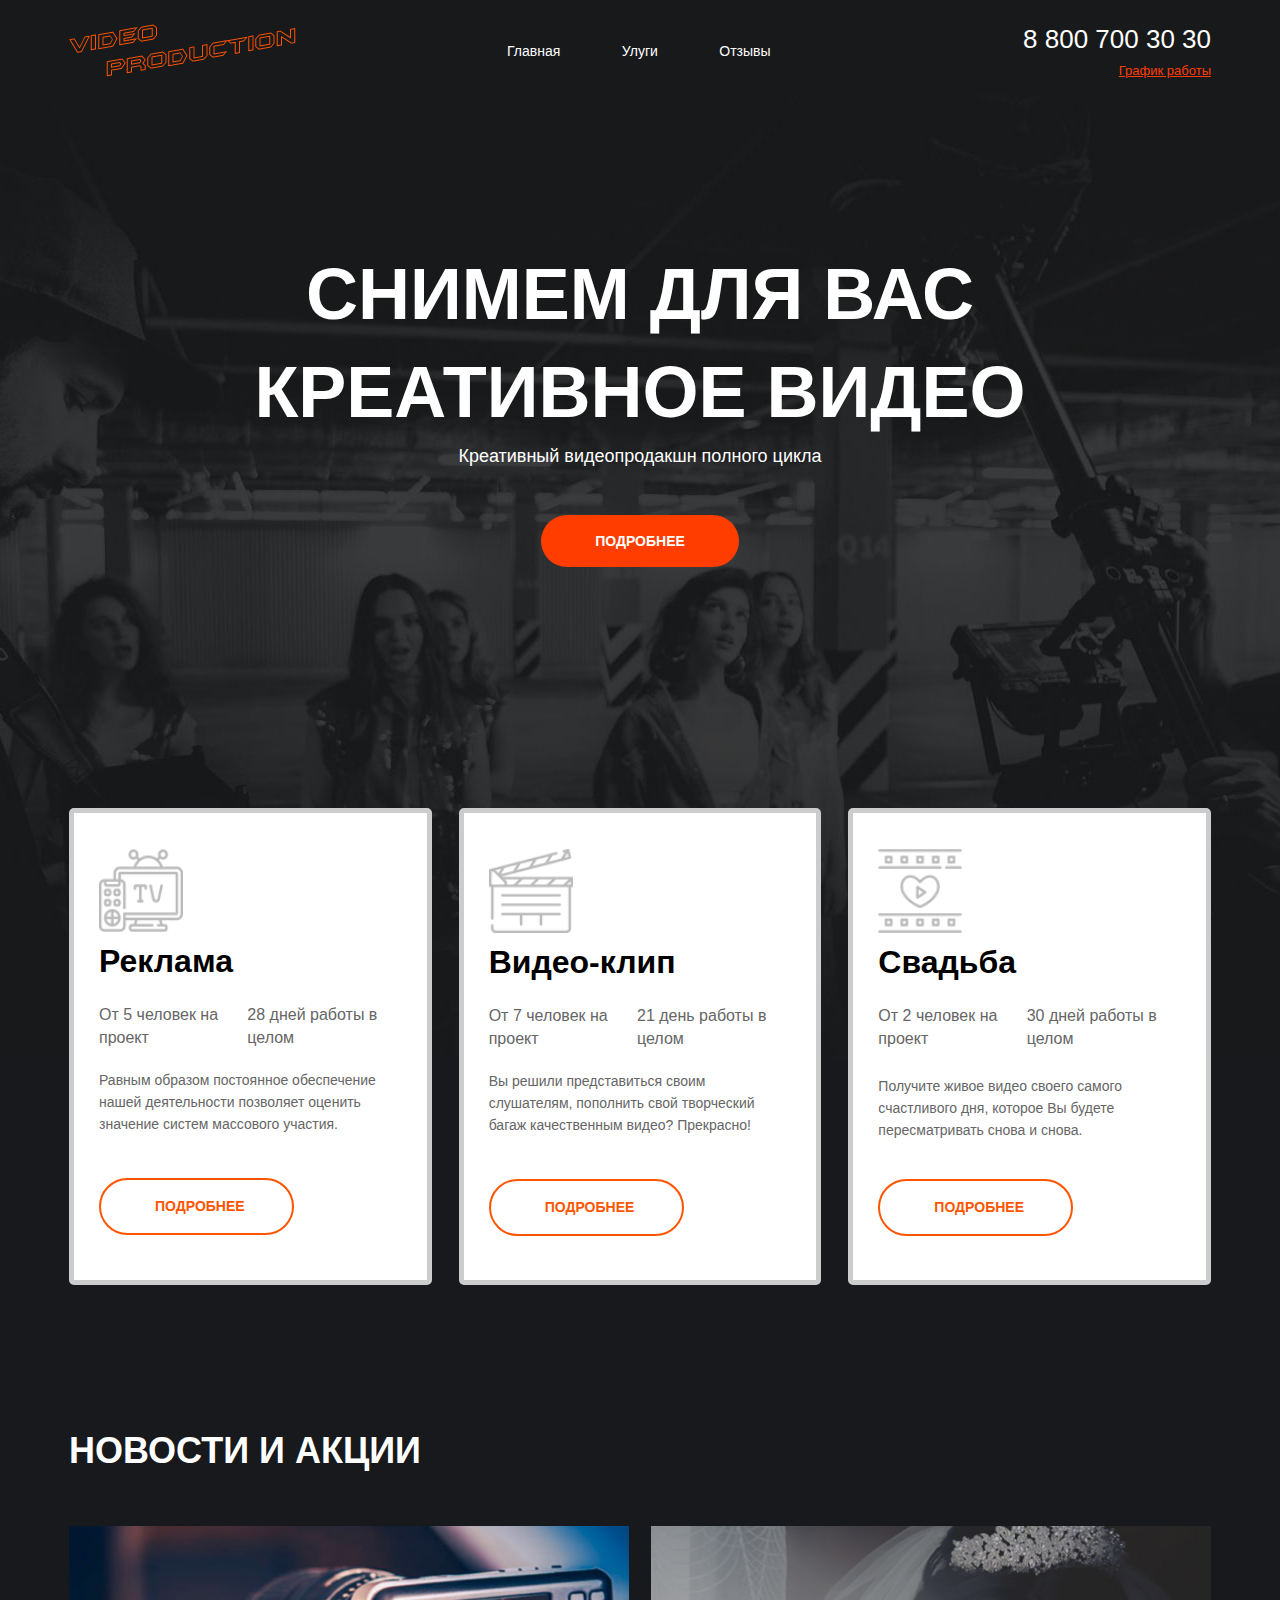
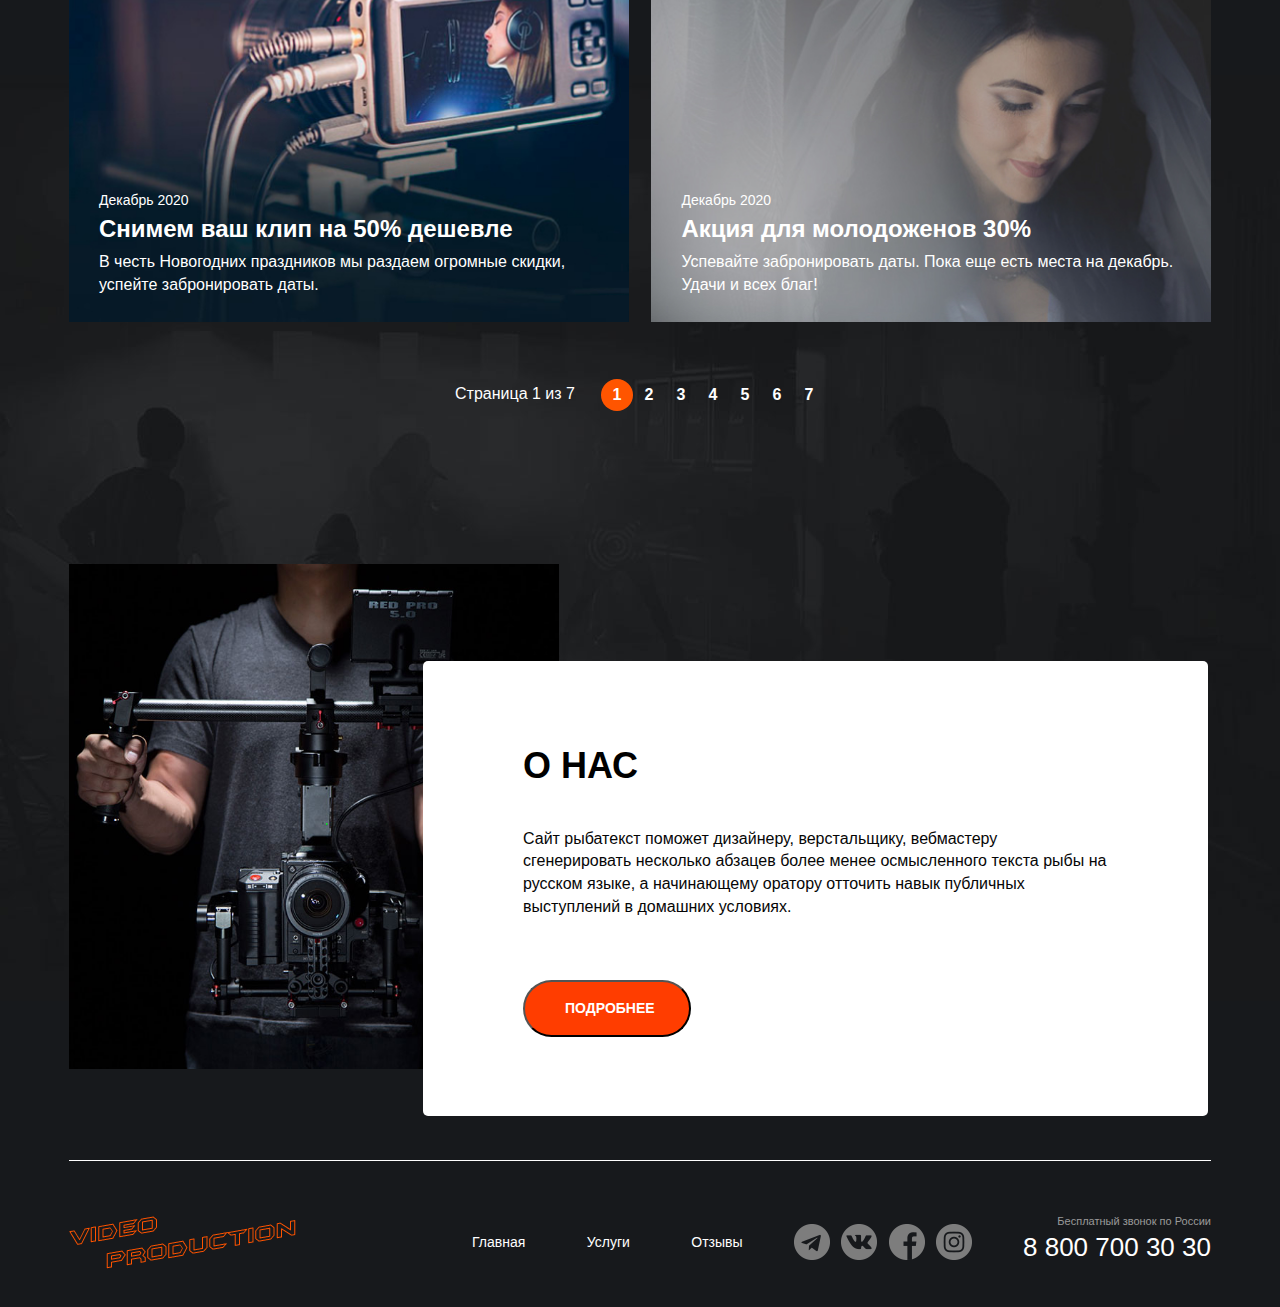
==== index.html @ 330dcbcc "Update index.html" ====
<!DOCTYPE html>
<html lang="ru">
  <head>
    <meta charset="UTF-8" />
    <meta name="viewport" content="width=1200, initial-scale=1.0" />
    <link rel="stylesheet" href="./css/main.css">
   <title>Video Production</title>
  </head>
  <body>
   <div class="wrapper main-page-wrapper">
     <div class="wrapper__content">
    <section class="hero">
      <div class="container hero__container">
        <header class="header">
          <div class="header__col">
            <a href="./index.html" class="logo logo--header">
              <img src="./img/logo.png" alt="video production logo" class="logo__img">
            </a>
            <nav class="menu">
              <ul class="menu__list">
                <li class="menu__item">
                  <a href="./index.html" class="menu__link">Главная</a>
                </li>
                <li class="menu__item">
                  <a href="./services.html" class="menu__link">Улуги</a>
                </li>
                <li class="menu__item">
                  <a href="#" class="menu__link">Отзывы</a>
                </li>
              </ul>
            </nav>
          </div>
          <div class="header__col--align--right">
            <address class="contacts">
              <a href="tel:+78007003030" class="contacts__phone">8 800 700 30 30</a>
              <div class="contacts__dropdown-title">График работы</div>
            </address>
          </div>
        </header>
        <div class="hero__content">
          <div class="hero__text-section">
            <h1 class="hero__title">Cнимем для вас креативное видео</h1>
            <h4 class="hero__subtitle">Креативный видеопродакшн полного цикла</h4>
            <a href="#" class="button button--orange">Подробнее</a>
          </div>
        </div>
      </div>
    </section>
    <section class="section">
      <div class="container">
        <div class="offers">
          <ul class="offers__list">
            <li class="offers__item">
              <div class="offers__img-wrapper">
                <img src="./img/tv.png" alt="TV" class="offers__img">
                <div class="offers__content">
                  <h2 class="offers__title">Реклама</h2>
                  <div class="offers__desc">
                    <div class="offers__desc-block">
                      <span class="offers__desc-people">От 5 человек на проект</span>
                    </div>
                    <div class="offers__desc-block">
                      <span class="offers__desc-days">28 дней работы в целом</span>
                  </div>
                  <p class="offers__text">Равным образом постоянное обеспечение нашей деятельности позволяет оценить значение систем массового участия.</p>
                  </div>
                  <div class="offers__button">
                    <button class="button button--white">Подробнее</button>
                  </div>
                </div>
              </div>
            </li>
            <li class="offers__item">
              <div class="offers__img-wrapper">
                <img src="./img/clapper.png" alt="Clapper" class="offers__img">
                <div class="offers__content">
                  <h2 class="offers__title">Видео-клип</h2>
                  <div class="offers__desc">
                    <div class="offers__desc-block">
                      <span class="offers__desc-people">От 7 человек на проект</span>
                    </div>
                    <div class="offers__desc-block">
                      <span class="offers__desc-days">21 день работы в целом</span>
                  </div>
                  <p class="offers__text">Вы решили представиться своим слушателям, пополнить свой творческий багаж качественным видео? Прекрасно!</p>
                  </div>
                  <div class="offers__button">
                    <button class="button button--white">Подробнее</button>
                  </div>
                </div>
              </div>
            </li>
            <li class="offers__item">
              <div class="offers__img-wrapper">
                <img src="./img/film.png" alt="Film" class="offers__img">
                <div class="offers__content">
                  <h2 class="offers__title">Свадьба</h2>
                  <div class="offers__desc">
                    <div class="offers__desc-block">
                      <span class="offers__desc-people">От 2 человек на проект</span>
                    </div>
                    <div class="offers__desc-block">
                      <span class="offer__desc-days">30 дней работы в целом</span>
                  </div>
                  <p class="offers__text">Получите живое видео своего самого счастливого дня, которое Вы будете пересматривать снова и снова.</p>
                  </div>
                  <div class="offers__button">
                    <button class="button button--white">Подробнее</button>
                  </div>
                </div>
              </div>
            </li>
          </ul>        
        </div>
      </div>
    </section>
    <div class="section">
      <div class="container">
        <h2 class="section__title">Новости и акции</h2>
        <ul class="news">
          <li class="news__item single-news">
            <img src="./img/camera.jpg" alt="camera" class="single-news__cover">
            <div class="single-news__text-content">
              <time class="single-news__date">Декабрь 2020</time>
              <div class="single-news__title">Снимем ваш клип на 50% дешевле</div>
              <div class="single-news__desc">В честь Новогодних праздников мы раздаем огромные скидки, успейте забронировать даты.</div>
            </div>
          </li>
          <li class="news__item single-news">
            <img src="./img/wedding.jpg" alt="wedding" class="single-news__cover">
            <div class="single-news__text-content">
              <time class="single-news__date">Декабрь 2020</time>
              <div class="single-news__title">Акция для молодоженов 30%</div>
              <div class="single-news__desc">Успевайте забронировать даты. Пока еще есть места на декабрь. Удачи и всех благ!</div>
            </div>
          </li>
        </ul>
        <div class="paginator paginator--main">
          <div class="paginator__display">
            Страница <span class="paginator__display-current">1</span> 
            из <span class="paginator__display-all">7</span> 
          </div>
          <ul class="paginator__list">
            <li class="paginator__item paginator__item--active">
              <a href="#" class="paginator__link">1</a>
            </li>
            <li class="paginator__item">
              <a href="#" class="paginator__link">2</a>
            </li>
            <li class="paginator__item">
              <a href="#" class="paginator__link">3</a>
            </li>
            <li class="paginator__item">
              <a href="#" class="paginator__link">4</a>
            </li>
            <li class="paginator__item">
              <a href="#" class="paginator__link">5</a>
            </li>
            <li class="paginator__item">
              <a href="#" class="paginator__link">6</a>
            </li>
            <li class="paginator__item">
              <a href="#" class="paginator__link">7</a>
            </li>
          </ul>
        </div>
      </div>
    </div>
    <div class="section">
      <div class="container">
        <div class="about">
          <div class="about__content">
            <h2 class="about__title">О нас</h2>
            <p class="about__text">Сайт рыбатекст поможет дизайнеру, верстальщику, вебмастеру сгенерировать несколько абзацев более менее осмысленного текста рыбы на русском языке, а начинающему оратору отточить навык публичных выступлений в домашних условиях. 
            </p>
            <div class="about__button">
              <button class="button button--orange button--about">Подробнее</button>
            </div>
          </div>
        </div>
      </div>
    </div>
     </div>
    <footer class="footer-container">
      <div class="container footer-container__content">
        <div class="footer footer-container__section">
          <a href="./index.html" class="logo logo--footer">
            <img src="./img/logo.png" alt="Логотип" class="logo__img">
          </a>
          <nav class="menu">
            <ul class="menu__list">
              <li class="menu__item">
                <a href="#" class="menu__link">Главная</a>
              </li>
              <li class="menu__item">
                <a href="#" class="menu__link">Услуги</a>
              </li>
              <li class="menu__item">
                <a href="#" class="menu__link">Отзывы</a>
              </li>
            </ul>
          </nav>
          <div class="socials">
            <ul class="socials__list">
              <li class="socials__item socials__item-tg">
                <a href="#" class="socials__link"></a>
              </li>
              <li class="socials__item socials__item-vk">
                <a href="#" class="socials__link"></a>
              </li>
              <li class="socials__item socials__item-fb">
                <a href="#" class="socials__link"></a>
              </li>
              <li class="socials__item socials__item-insta">
                <a href="#" class="socials__link"></a>
              </li>
            </ul>
          </div>
          <address class="contacts">
            <span class="contacts__text">Бесплатный звонок по России</span>
            <a href="tel:+78007003030" class="contacts__phone">8 800 700 30 30</a>
          </address>
         </div> 
      </div>
    </footer>
      </div>
  </body>
</html>
---- css/main.css ----
@import url("../css/layout/normalize.css");
@import url("../css/layout/base.css");
@import url("../css/blocks/header.css");
@import url("../css/blocks/logo.css");
@import url("../css/blocks/menu.css");
@import url("../css/blocks/contacts.css");
@import url("../css/blocks/hero.css");
@import url("../css/blocks/button.css");
@import url("../css/blocks/offers.css");
@import url("../css/blocks/news.css");
@import url("../css/blocks/about.css");
@import url("../css/blocks/paginator.css");
@import url("../css/blocks/footer.css");
@import url("../css/blocks/socials.css");
@import url("../css/blocks/top-line.css");
@import url("../css/blocks/services.css");
@import url("../css/blocks/inner-section.css");
@import url("../css/blocks/partners.css");
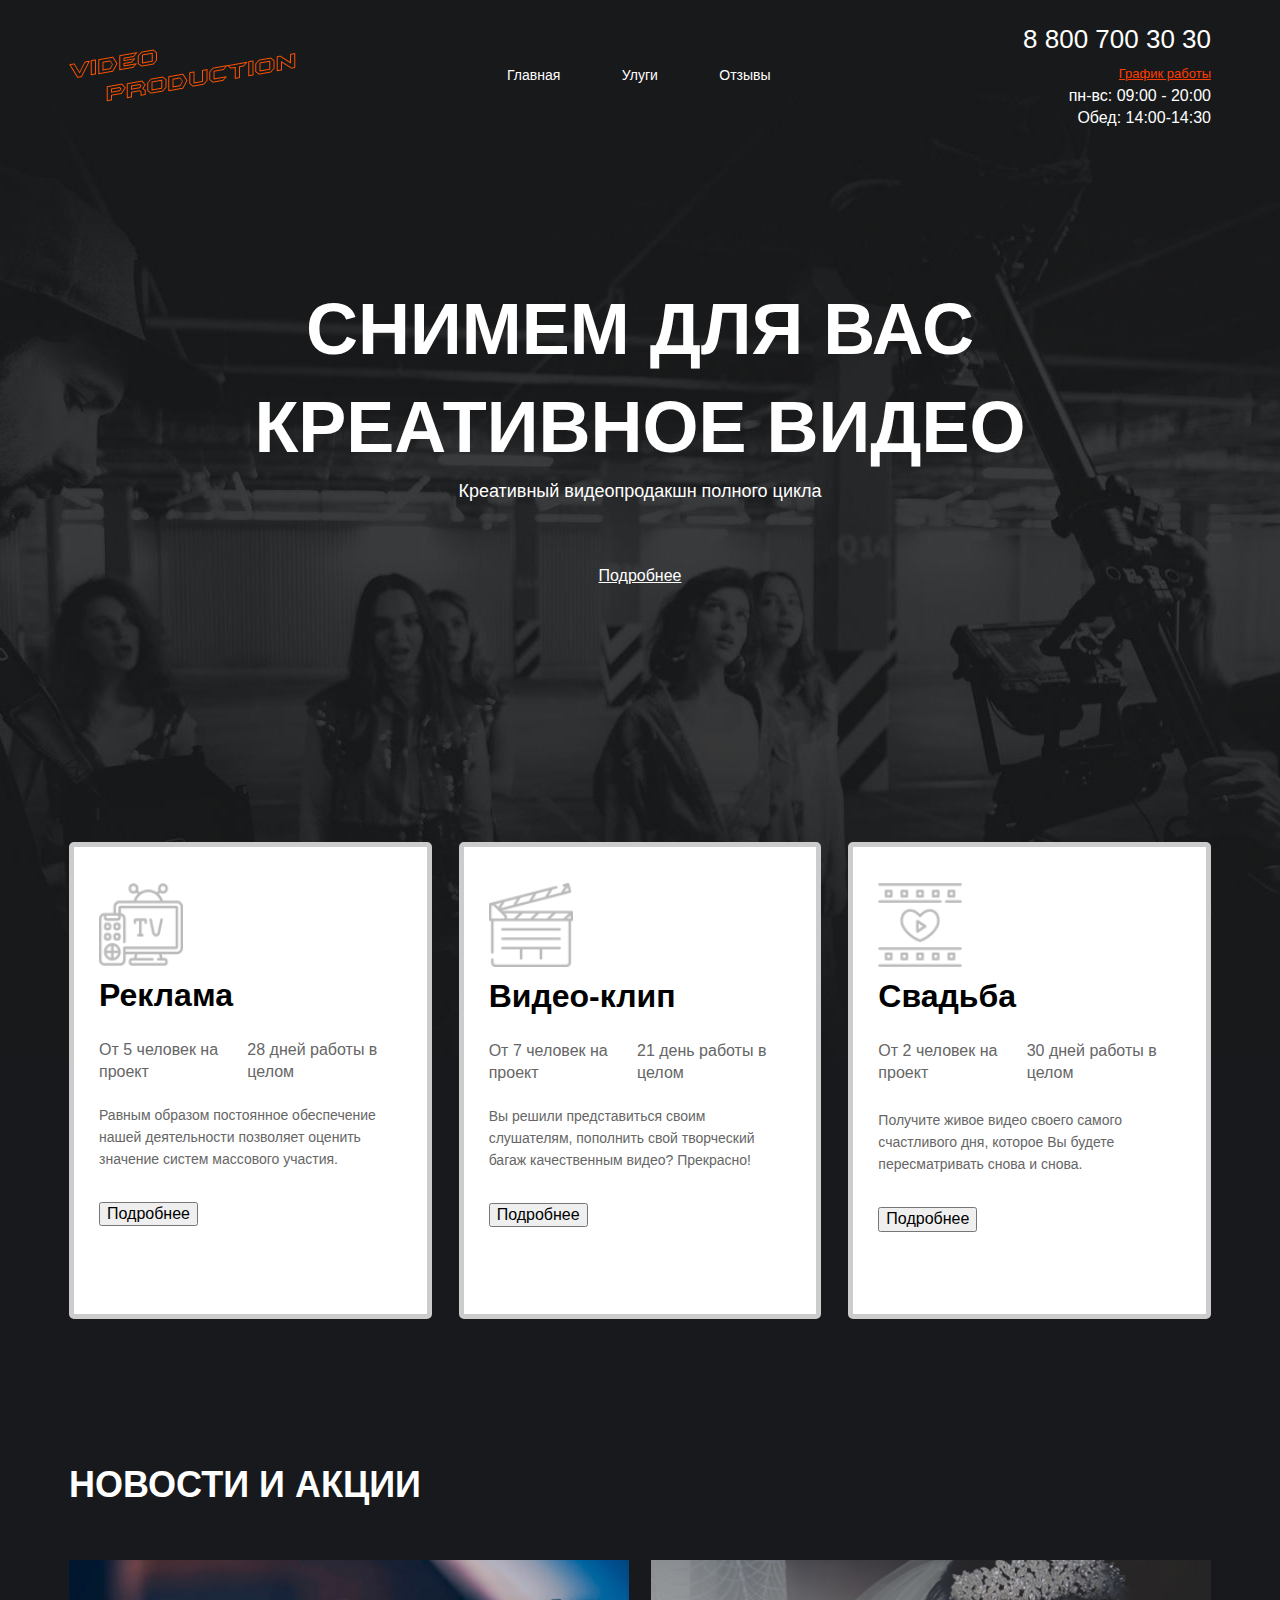
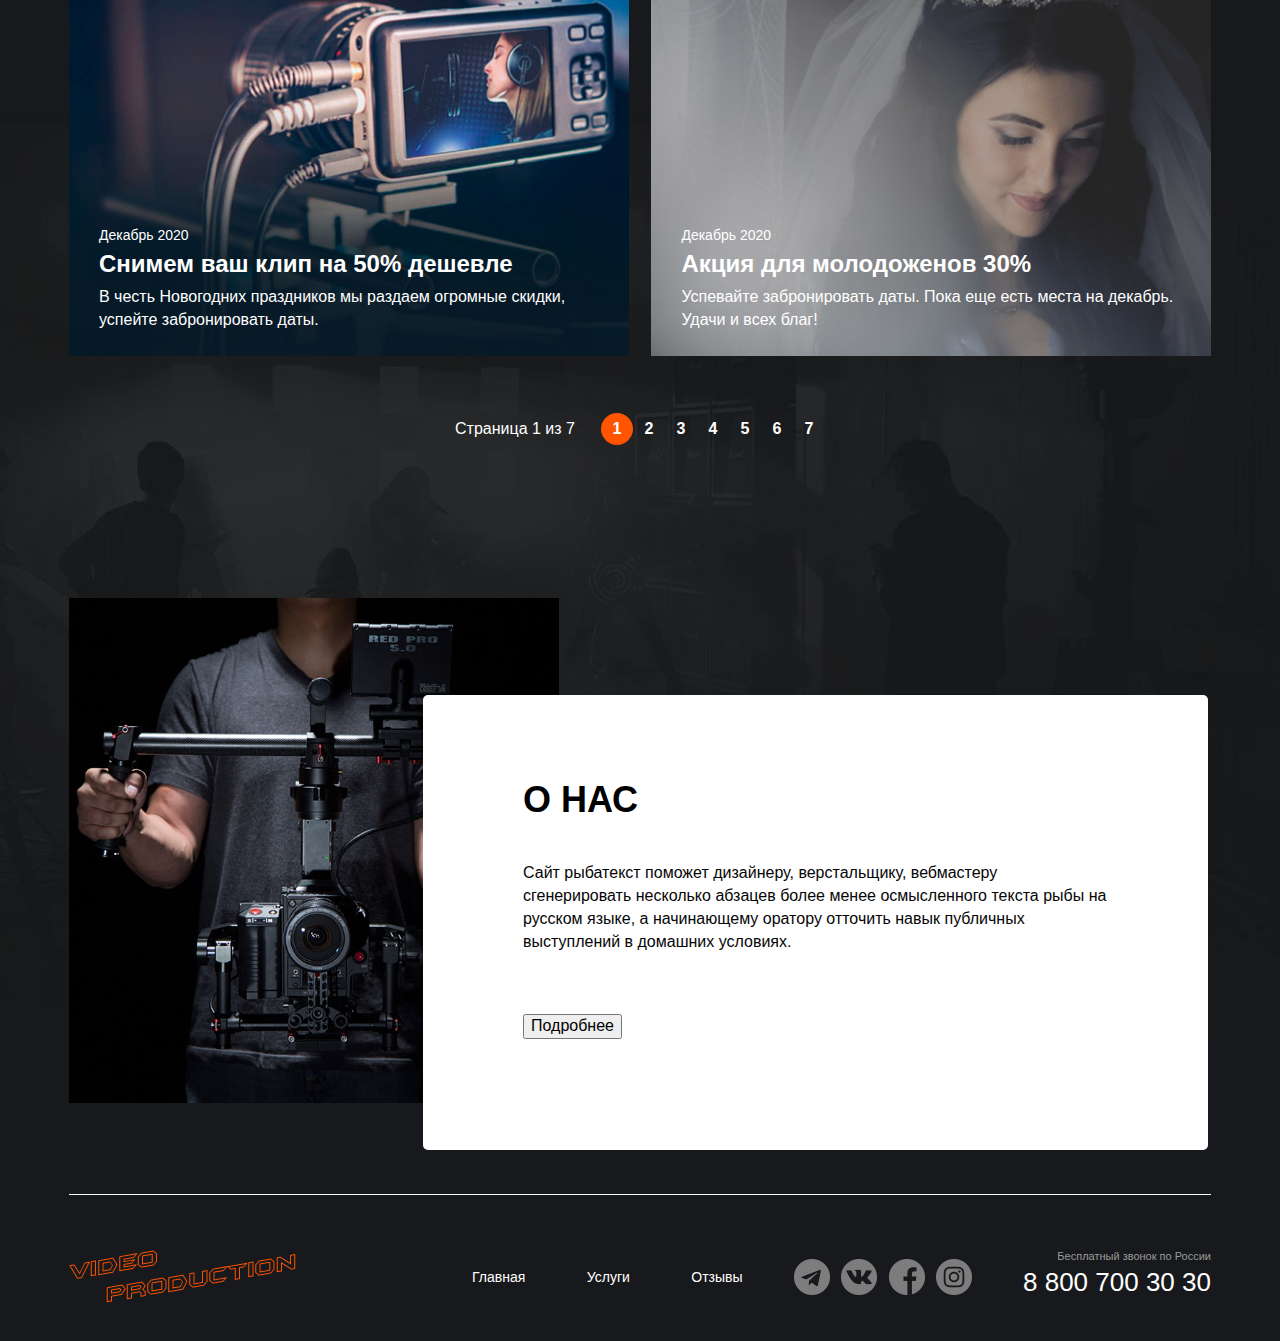
==== commit 8dc52e24: "Add files via upload" ====
--- a/index.html
+++ b/index.html
@@ -4,7 +4,7 @@
     <meta charset="UTF-8" />
     <meta name="viewport" content="width=1200, initial-scale=1.0" />
     <link rel="stylesheet" href="./css/main.css">
-   <title>Video Production</title>
+   <title>Video Production | Главная</title>
   </head>
   <body>
    <div class="wrapper main-page-wrapper">
@@ -25,7 +25,7 @@
                   <a href="./services.html" class="menu__link">Улуги</a>
                 </li>
                 <li class="menu__item">
-                  <a href="#" class="menu__link">Отзывы</a>
+                  <a href="./reviews.html" class="menu__link">Отзывы</a>
                 </li>
               </ul>
             </nav>
@@ -33,7 +33,15 @@
           <div class="header__col--align--right">
             <address class="contacts">
               <a href="tel:+78007003030" class="contacts__phone">8 800 700 30 30</a>
-              <div class="contacts__dropdown-title">График работы</div>
+              <div class="dropdown">
+                <a href="" class="contacts__dropdown-title">График работы</a>
+                <div class="dropdown__menu">                
+                  <ul class="dropdown__list">
+                    <li class="dropdown__item-time">пн-вс: 09:00 - 20:00</li>
+                   <li class="dropdown__item-lunch">Обед: 14:00-14:30</li>
+                </ul>
+              </div>
+              </div>
             </address>
           </div>
         </header>
@@ -41,7 +49,7 @@
           <div class="hero__text-section">
             <h1 class="hero__title">Cнимем для вас креативное видео</h1>
             <h4 class="hero__subtitle">Креативный видеопродакшн полного цикла</h4>
-            <a href="#" class="button button--orange">Подробнее</a>
+            <a href="#" class="btn btn--orange">Подробнее</a>
           </div>
         </div>
       </div>
@@ -64,8 +72,8 @@
                   </div>
                   <p class="offers__text">Равным образом постоянное обеспечение нашей деятельности позволяет оценить значение систем массового участия.</p>
                   </div>
-                  <div class="offers__button">
-                    <button class="button button--white">Подробнее</button>
+                  <div class="offers__btn">
+                    <button class="btn btn--white">Подробнее</button>
                   </div>
                 </div>
               </div>
@@ -84,8 +92,8 @@
                   </div>
                   <p class="offers__text">Вы решили представиться своим слушателям, пополнить свой творческий багаж качественным видео? Прекрасно!</p>
                   </div>
-                  <div class="offers__button">
-                    <button class="button button--white">Подробнее</button>
+                  <div class="offers__btn">
+                    <button class="btn btn--white">Подробнее</button>
                   </div>
                 </div>
               </div>
@@ -104,8 +112,8 @@
                   </div>
                   <p class="offers__text">Получите живое видео своего самого счастливого дня, которое Вы будете пересматривать снова и снова.</p>
                   </div>
-                  <div class="offers__button">
-                    <button class="button button--white">Подробнее</button>
+                  <div class="offers__btn">
+                    <button class="btn btn--white">Подробнее</button>
                   </div>
                 </div>
               </div>
@@ -173,8 +181,8 @@
             <h2 class="about__title">О нас</h2>
             <p class="about__text">Сайт рыбатекст поможет дизайнеру, верстальщику, вебмастеру сгенерировать несколько абзацев более менее осмысленного текста рыбы на русском языке, а начинающему оратору отточить навык публичных выступлений в домашних условиях. 
             </p>
-            <div class="about__button">
-              <button class="button button--orange button--about">Подробнее</button>
+            <div class="about__btn">
+              <button class="btn btn--orange btn--about">Подробнее</button>
             </div>
           </div>
         </div>
@@ -190,13 +198,13 @@
           <nav class="menu">
             <ul class="menu__list">
               <li class="menu__item">
-                <a href="#" class="menu__link">Главная</a>
+                <a href="./index.html" class="menu__link">Главная</a>
               </li>
               <li class="menu__item">
-                <a href="#" class="menu__link">Услуги</a>
+                <a href="./services.html" class="menu__link">Услуги</a>
               </li>
               <li class="menu__item">
-                <a href="#" class="menu__link">Отзывы</a>
+                <a href="./reviews.html" class="menu__link">Отзывы</a>
               </li>
             </ul>
           </nav>
@@ -225,4 +233,4 @@
     </footer>
       </div>
   </body>
-</html> 
+</html> --- a/css/main.css
+++ b/css/main.css
@@ -15,4 +15,7 @@
 @import url("../css/blocks/top-line.css");
 @import url("../css/blocks/services.css");
 @import url("../css/blocks/inner-section.css");
-@import url("../css/blocks/partners.css");+@import url("../css/blocks/partners.css");
+@import url("../css/blocks/reviews.css");
+@import url("../css/blocks/separator.css");
+@import url("../css/blocks/form.css");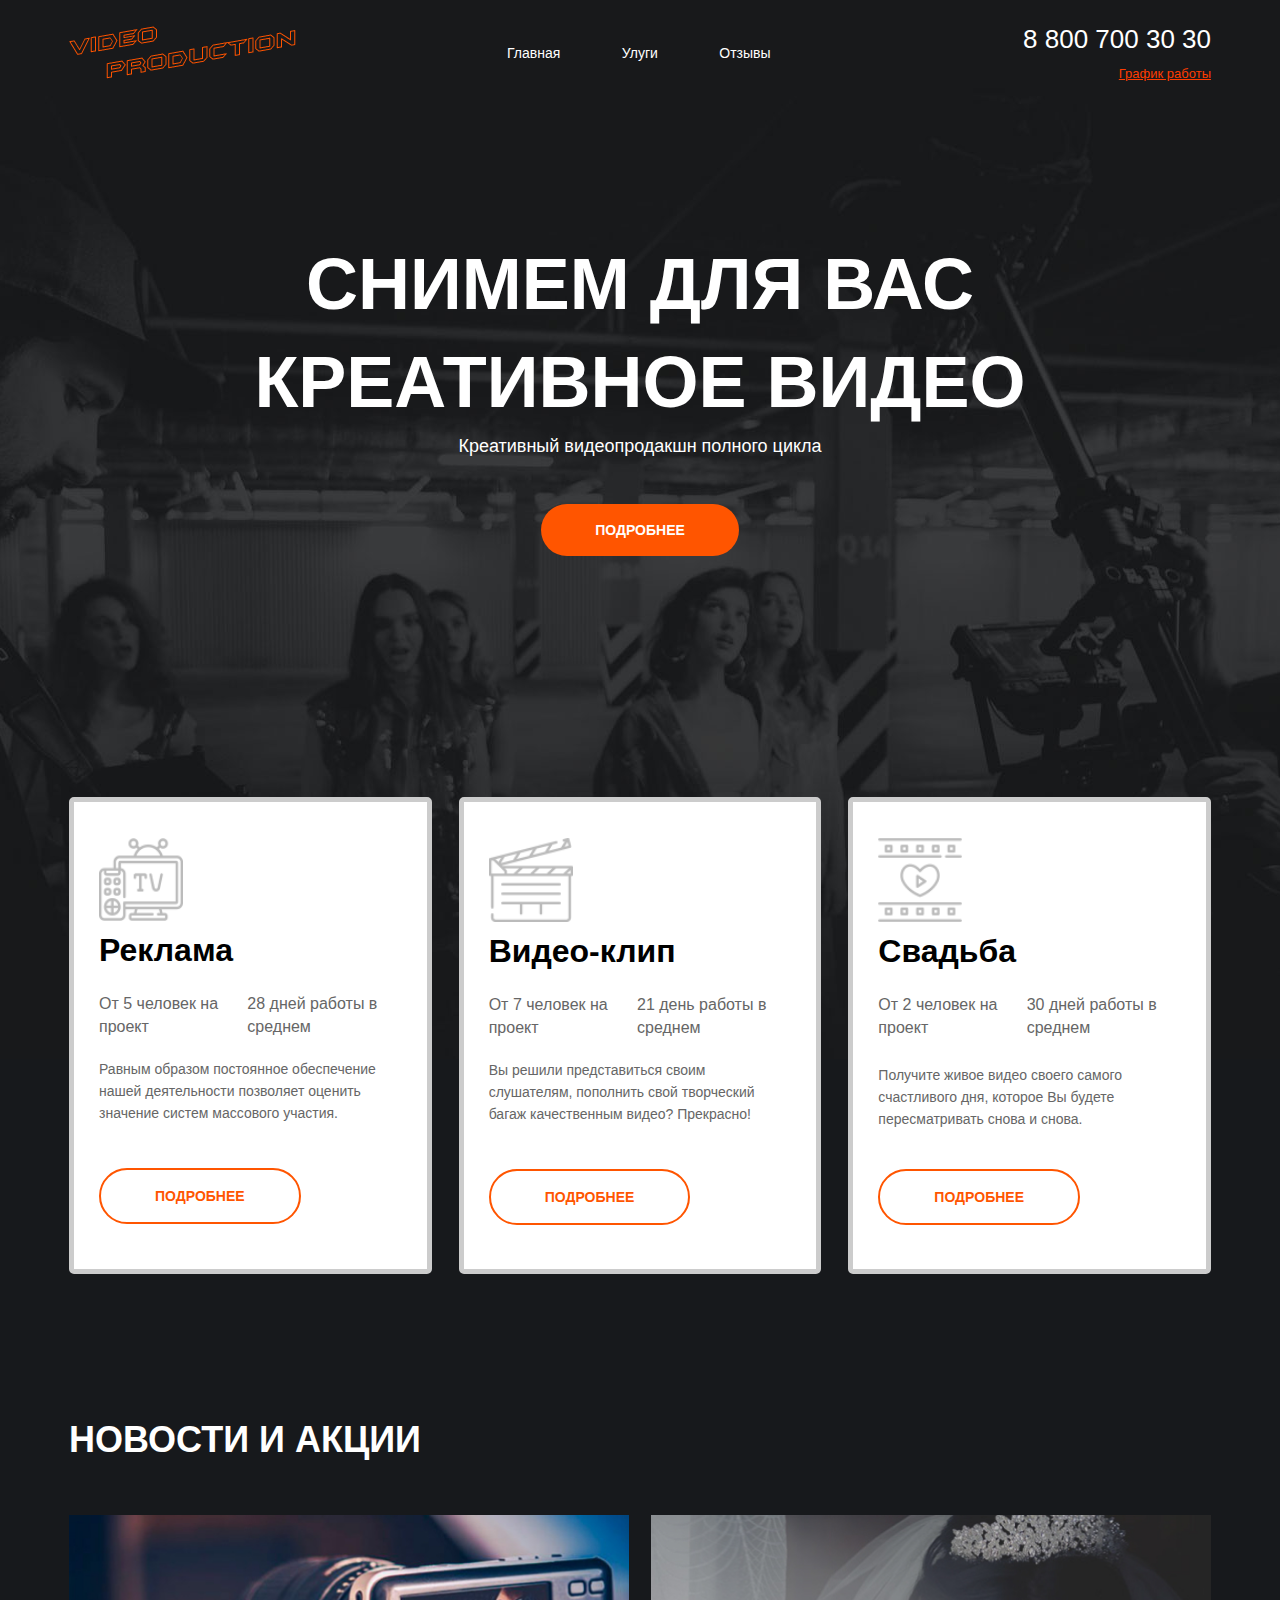
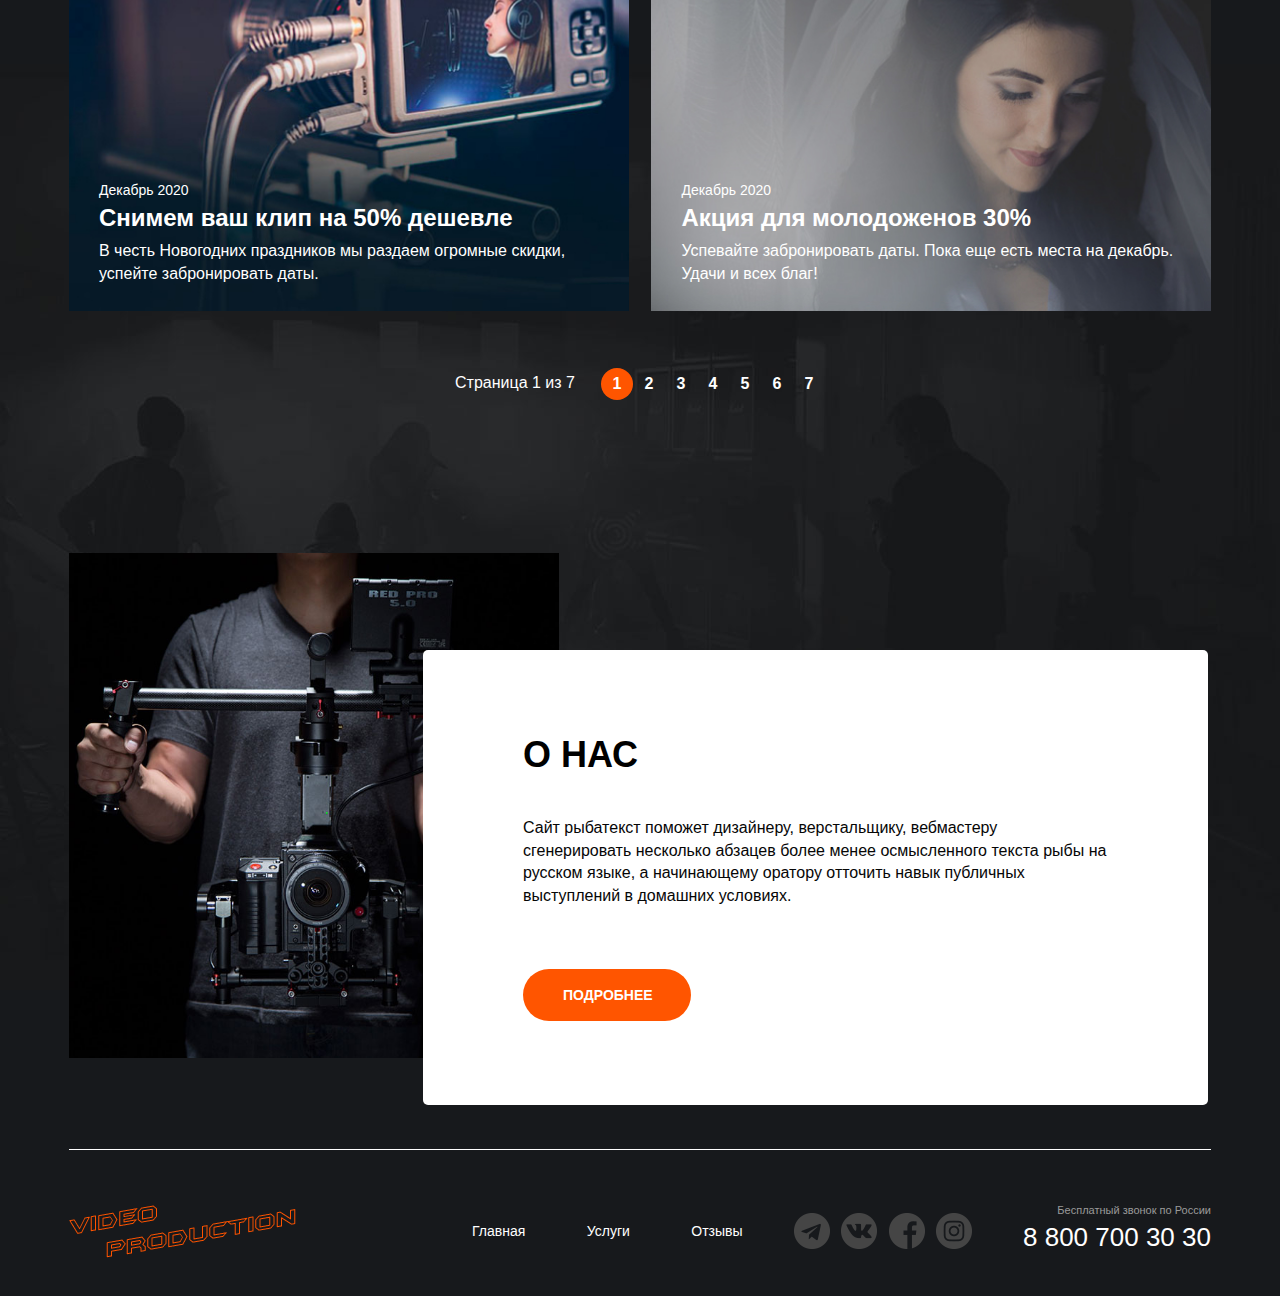
==== commit 5597769b: "Add files via upload" ====
--- a/index.html
+++ b/index.html
@@ -65,10 +65,14 @@
                   <h2 class="offers__title">Реклама</h2>
                   <div class="offers__desc">
                     <div class="offers__desc-block">
-                      <span class="offers__desc-people">От 5 человек на проект</span>
+                      <span class="offers__desc-people">От 
+                        <span class="offers__desc-number">5</span>
+                        человек на проект</span>
                     </div>
                     <div class="offers__desc-block">
-                      <span class="offers__desc-days">28 дней работы в целом</span>
+                      <span class="offers__desc-days">
+                        <span class="offers__desc-number">28</span>
+                        дней работы в среднем</span>
                   </div>
                   <p class="offers__text">Равным образом постоянное обеспечение нашей деятельности позволяет оценить значение систем массового участия.</p>
                   </div>
@@ -85,10 +89,14 @@
                   <h2 class="offers__title">Видео-клип</h2>
                   <div class="offers__desc">
                     <div class="offers__desc-block">
-                      <span class="offers__desc-people">От 7 человек на проект</span>
+                      <span class="offers__desc-people">От
+                        <span class="offers__desc-number">7</span>
+                        человек на проект</span>
                     </div>
                     <div class="offers__desc-block">
-                      <span class="offers__desc-days">21 день работы в целом</span>
+                      <span class="offers__desc-days">                        
+                        <span class="offers__desc-number">21</span>
+                        день работы в среднем</span>
                   </div>
                   <p class="offers__text">Вы решили представиться своим слушателям, пополнить свой творческий багаж качественным видео? Прекрасно!</p>
                   </div>
@@ -105,10 +113,14 @@
                   <h2 class="offers__title">Свадьба</h2>
                   <div class="offers__desc">
                     <div class="offers__desc-block">
-                      <span class="offers__desc-people">От 2 человек на проект</span>
+                      <span class="offers__desc-people">От 
+                        <span class="offers__desc-number">2</span>
+                        человек на проект</span>
                     </div>
                     <div class="offers__desc-block">
-                      <span class="offer__desc-days">30 дней работы в целом</span>
+                      <span class="offer__desc-days">
+                        <span class="offers__desc-number">30</span>
+                        дней работы в среднем</span>
                   </div>
                   <p class="offers__text">Получите живое видео своего самого счастливого дня, которое Вы будете пересматривать снова и снова.</p>
                   </div>
--- a/css/main.css
+++ b/css/main.css
@@ -5,7 +5,7 @@
 @import url("../css/blocks/menu.css");
 @import url("../css/blocks/contacts.css");
 @import url("../css/blocks/hero.css");
-@import url("../css/blocks/button.css");
+@import url("../css/blocks/btn.css");
 @import url("../css/blocks/offers.css");
 @import url("../css/blocks/news.css");
 @import url("../css/blocks/about.css");
@@ -18,4 +18,8 @@
 @import url("../css/blocks/partners.css");
 @import url("../css/blocks/reviews.css");
 @import url("../css/blocks/separator.css");
-@import url("../css/blocks/form.css");+@import url("../css/blocks/form.css");
+@import url("../css/blocks/tag.css");
+@import url("../css/blocks/controls.css");
+@import url("../css/blocks/welcome-page.css");
+@import url("../css/blocks/dropdown.css");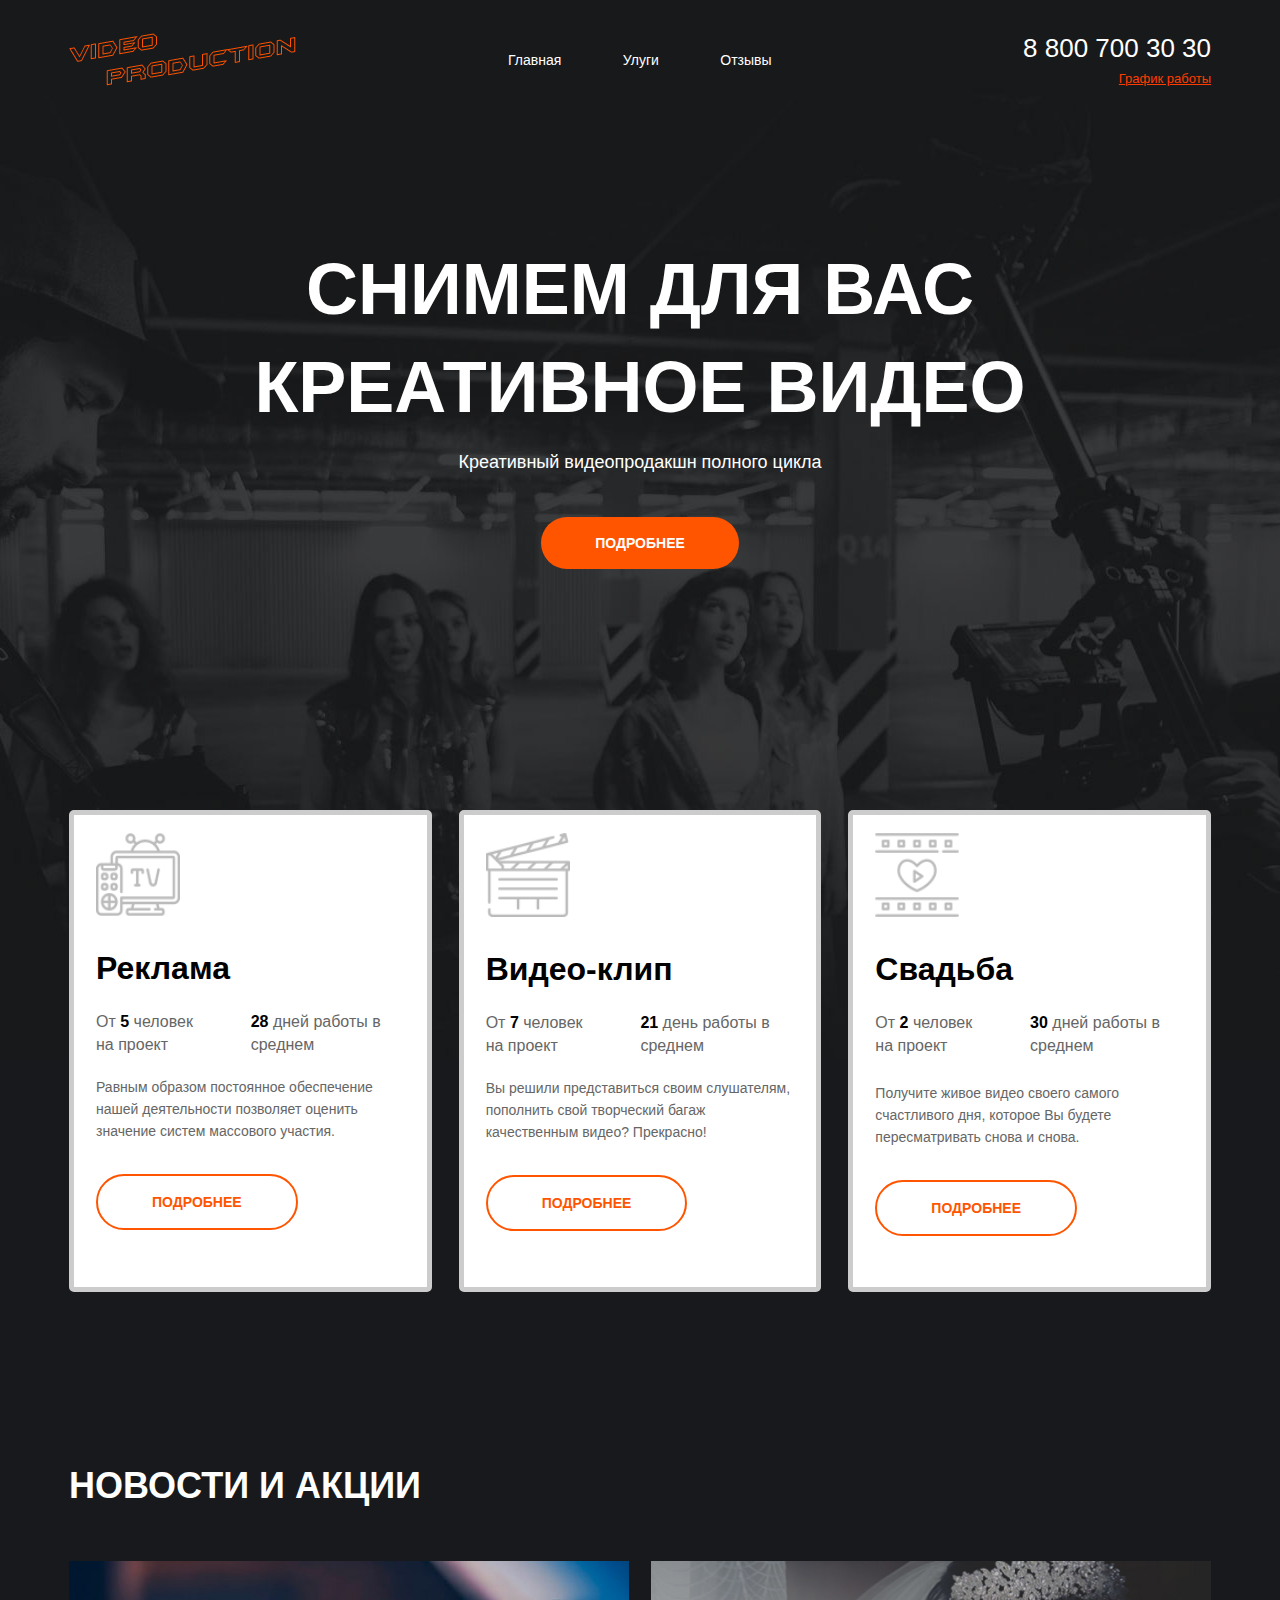
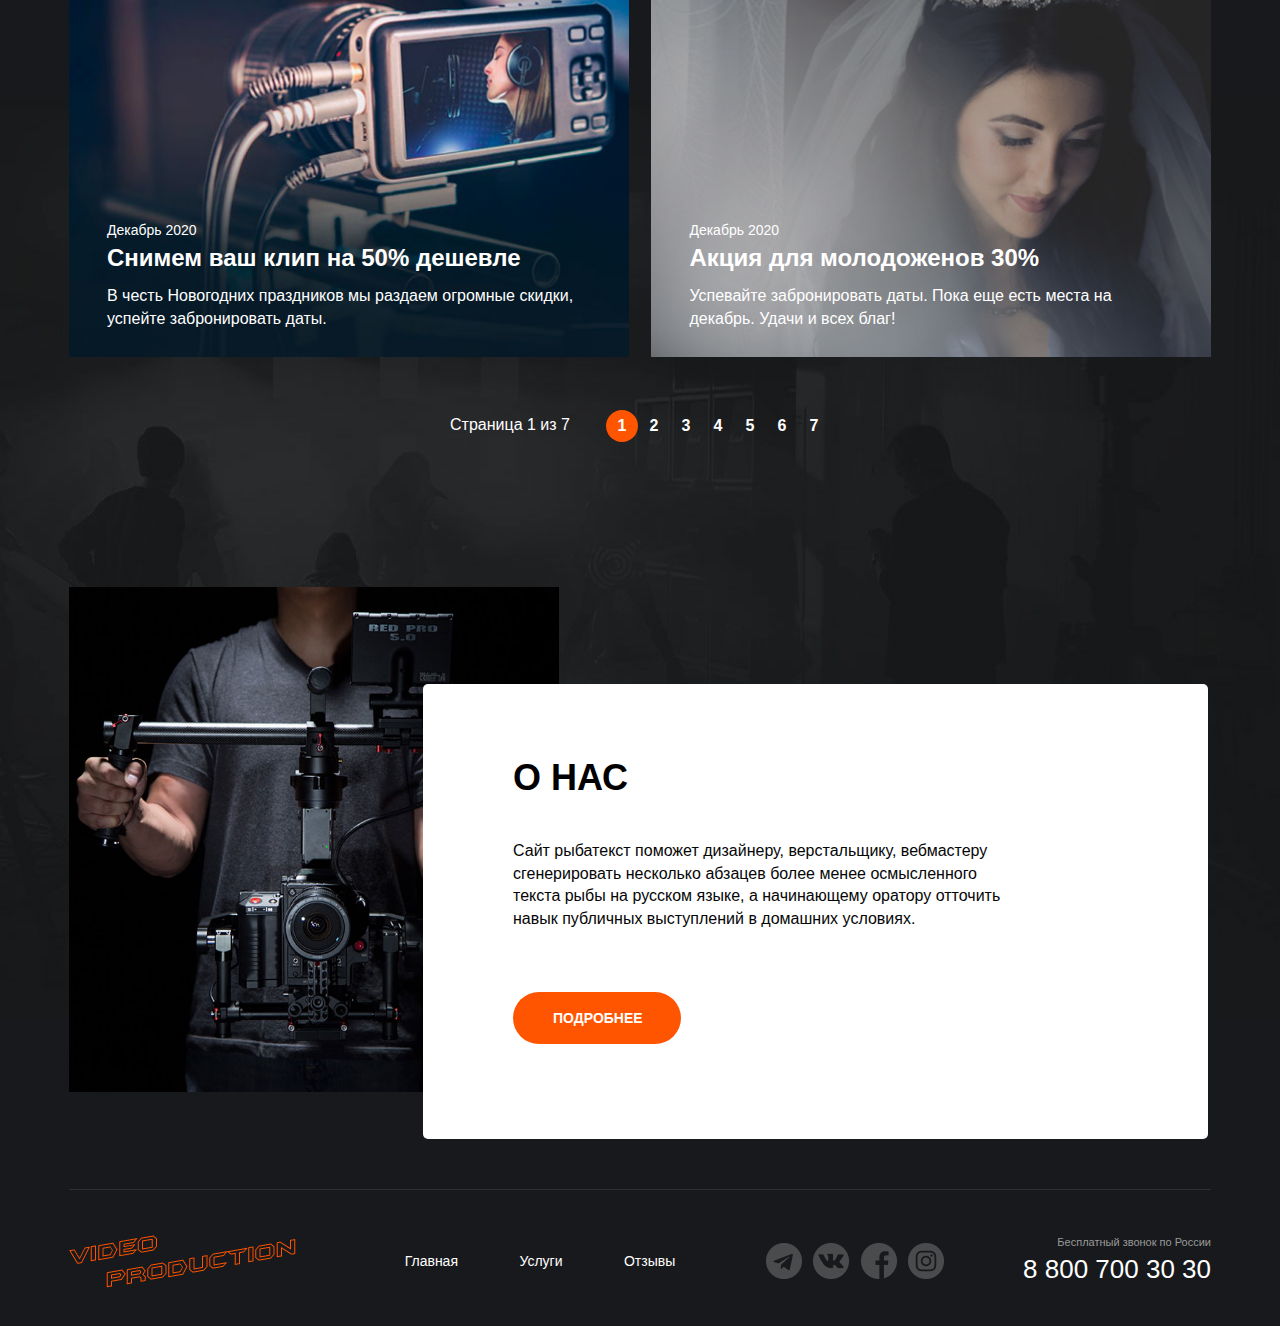
==== commit e543387a: "Add files via upload" ====
--- a/index.html
+++ b/index.html
@@ -11,7 +11,7 @@
      <div class="wrapper__content">
     <section class="hero">
       <div class="container hero__container">
-        <header class="header">
+        <header class="header header--main">
           <div class="header__col">
             <a href="./index.html" class="logo logo--header">
               <img src="./img/logo.png" alt="video production logo" class="logo__img">
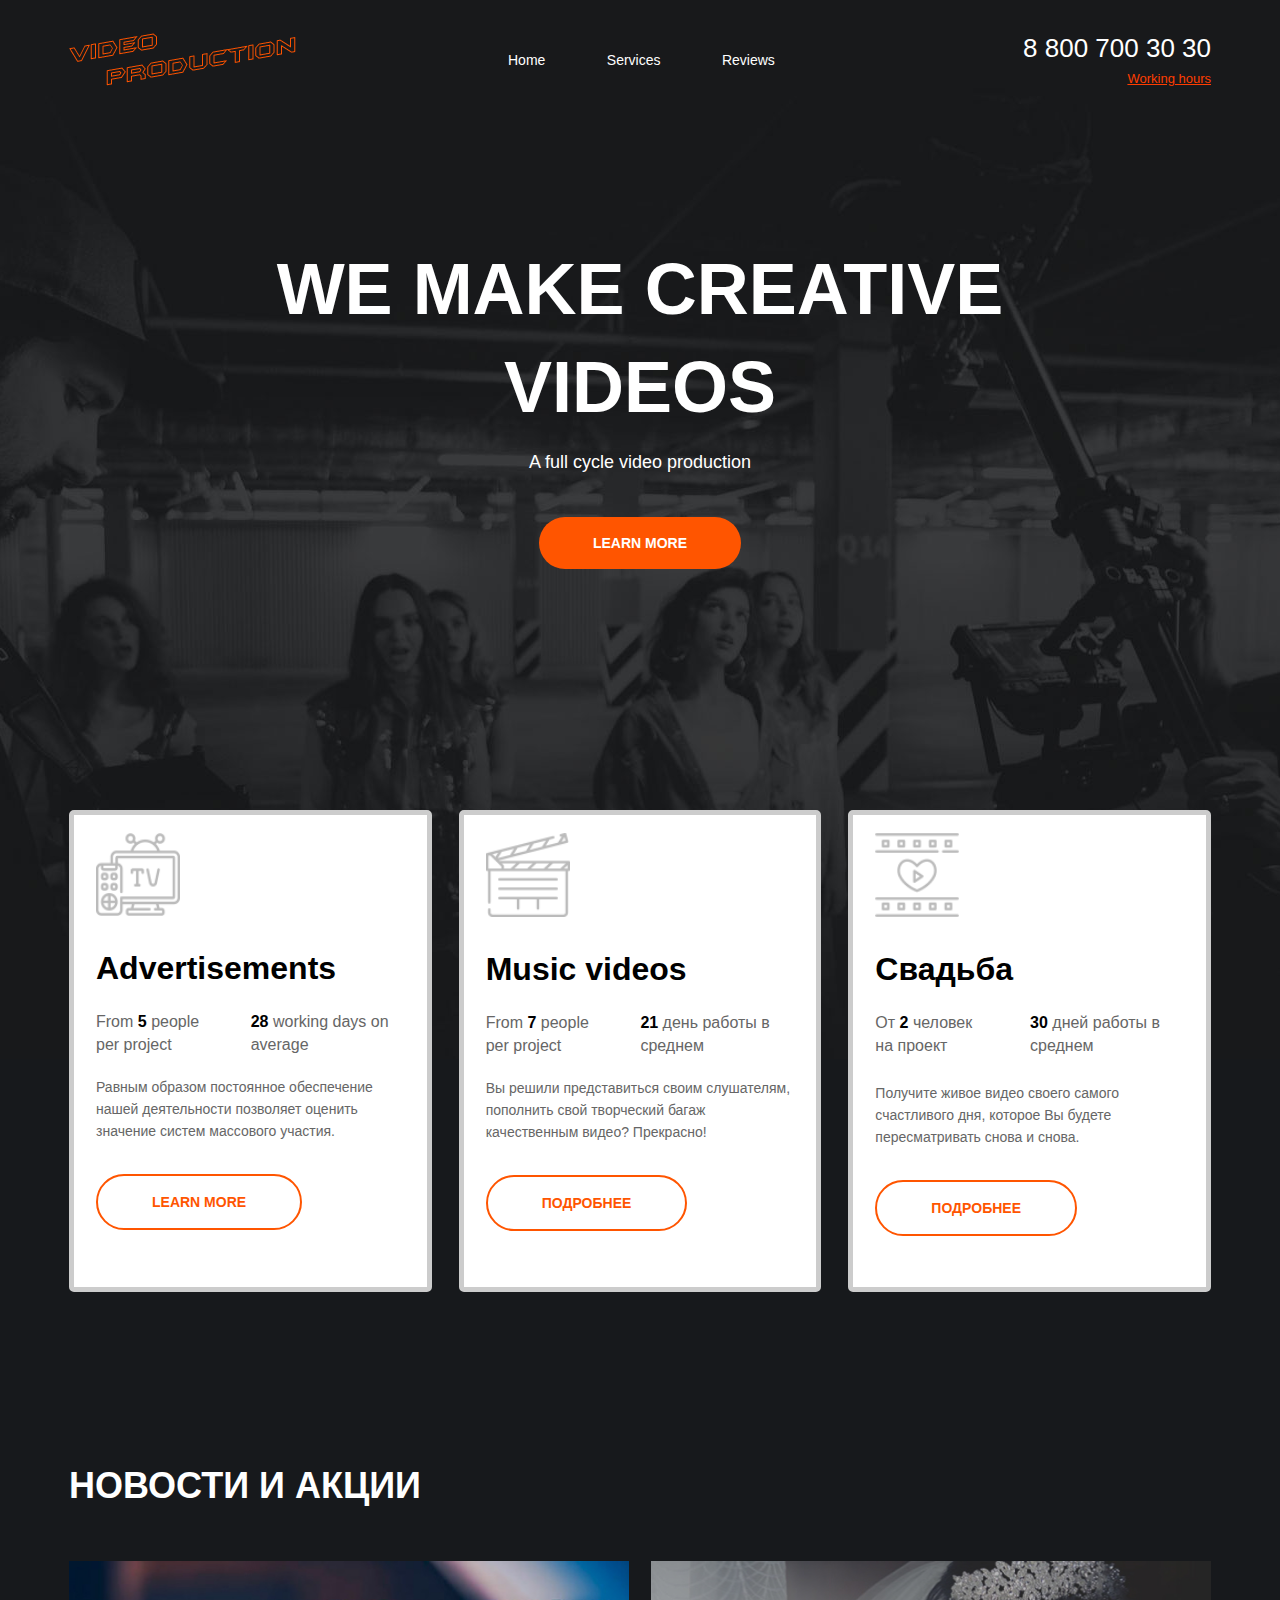
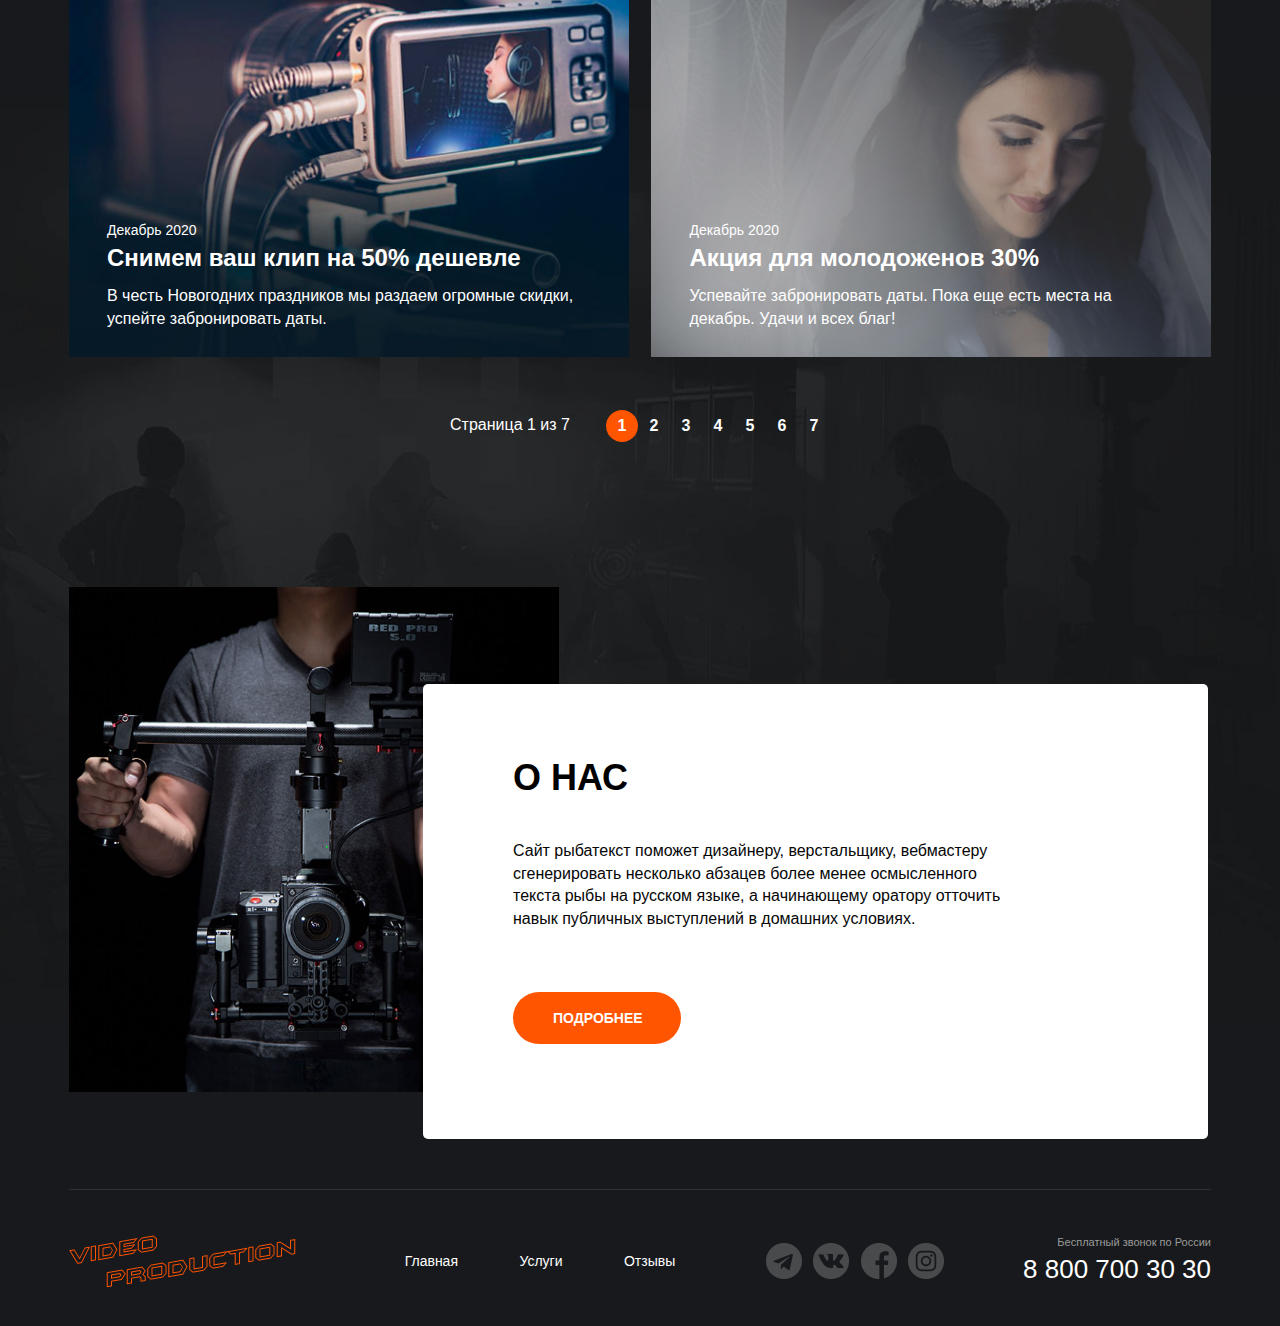
==== commit 8d9dfeeb: "Update index.html" ====
--- a/index.html
+++ b/index.html
@@ -1,10 +1,10 @@
 <!DOCTYPE html>
-<html lang="ru">
+<html lang="en">
   <head>
     <meta charset="UTF-8" />
     <meta name="viewport" content="width=1200, initial-scale=1.0" />
     <link rel="stylesheet" href="./css/main.css">
-   <title>Video Production | Главная</title>
+   <title>Video Production | Home</title>
   </head>
   <body>
    <div class="wrapper main-page-wrapper">
@@ -19,13 +19,13 @@
             <nav class="menu">
               <ul class="menu__list">
                 <li class="menu__item">
-                  <a href="./index.html" class="menu__link">Главная</a>
+                  <a href="./index.html" class="menu__link">Home</a>
                 </li>
                 <li class="menu__item">
-                  <a href="./services.html" class="menu__link">Улуги</a>
+                  <a href="./services.html" class="menu__link">Services</a>
                 </li>
                 <li class="menu__item">
-                  <a href="./reviews.html" class="menu__link">Отзывы</a>
+                  <a href="./reviews.html" class="menu__link">Reviews</a>
                 </li>
               </ul>
             </nav>
@@ -34,11 +34,11 @@
             <address class="contacts">
               <a href="tel:+78007003030" class="contacts__phone">8 800 700 30 30</a>
               <div class="dropdown">
-                <a href="" class="contacts__dropdown-title">График работы</a>
+                <a href="" class="contacts__dropdown-title">Working hours</a>
                 <div class="dropdown__menu">                
                   <ul class="dropdown__list">
-                    <li class="dropdown__item-time">пн-вс: 09:00 - 20:00</li>
-                   <li class="dropdown__item-lunch">Обед: 14:00-14:30</li>
+                    <li class="dropdown__item-time">Mon-Sun: 09:00 - 20:00</li>
+                   <li class="dropdown__item-lunch">Lunch break: 14:00-14:30</li>
                 </ul>
               </div>
               </div>
@@ -47,9 +47,9 @@
         </header>
         <div class="hero__content">
           <div class="hero__text-section">
-            <h1 class="hero__title">Cнимем для вас креативное видео</h1>
-            <h4 class="hero__subtitle">Креативный видеопродакшн полного цикла</h4>
-            <a href="#" class="btn btn--orange">Подробнее</a>
+            <h1 class="hero__title">We make creative videos</h1>
+            <h4 class="hero__subtitle">A full cycle video production</h4>
+            <a href="#" class="btn btn--orange">Learn more</a>
           </div>
         </div>
       </div>
@@ -62,22 +62,22 @@
               <div class="offers__img-wrapper">
                 <img src="./img/tv.png" alt="TV" class="offers__img">
                 <div class="offers__content">
-                  <h2 class="offers__title">Реклама</h2>
+                  <h2 class="offers__title">Advertisements</h2>
                   <div class="offers__desc">
                     <div class="offers__desc-block">
-                      <span class="offers__desc-people">От 
+                      <span class="offers__desc-people">From 
                         <span class="offers__desc-number">5</span>
-                        человек на проект</span>
+                        people per project</span>
                     </div>
                     <div class="offers__desc-block">
                       <span class="offers__desc-days">
                         <span class="offers__desc-number">28</span>
-                        дней работы в среднем</span>
+                        working days on average</span>
                   </div>
                   <p class="offers__text">Равным образом постоянное обеспечение нашей деятельности позволяет оценить значение систем массового участия.</p>
                   </div>
                   <div class="offers__btn">
-                    <button class="btn btn--white">Подробнее</button>
+                    <button class="btn btn--white">Learn more</button>
                   </div>
                 </div>
               </div>
@@ -86,12 +86,12 @@
               <div class="offers__img-wrapper">
                 <img src="./img/clapper.png" alt="Clapper" class="offers__img">
                 <div class="offers__content">
-                  <h2 class="offers__title">Видео-клип</h2>
+                  <h2 class="offers__title">Music videos</h2>
                   <div class="offers__desc">
                     <div class="offers__desc-block">
-                      <span class="offers__desc-people">От
+                      <span class="offers__desc-people">From
                         <span class="offers__desc-number">7</span>
-                        человек на проект</span>
+                        people per project</span>
                     </div>
                     <div class="offers__desc-block">
                       <span class="offers__desc-days">                        
@@ -245,4 +245,4 @@
     </footer>
       </div>
   </body>
-</html> +</html> 
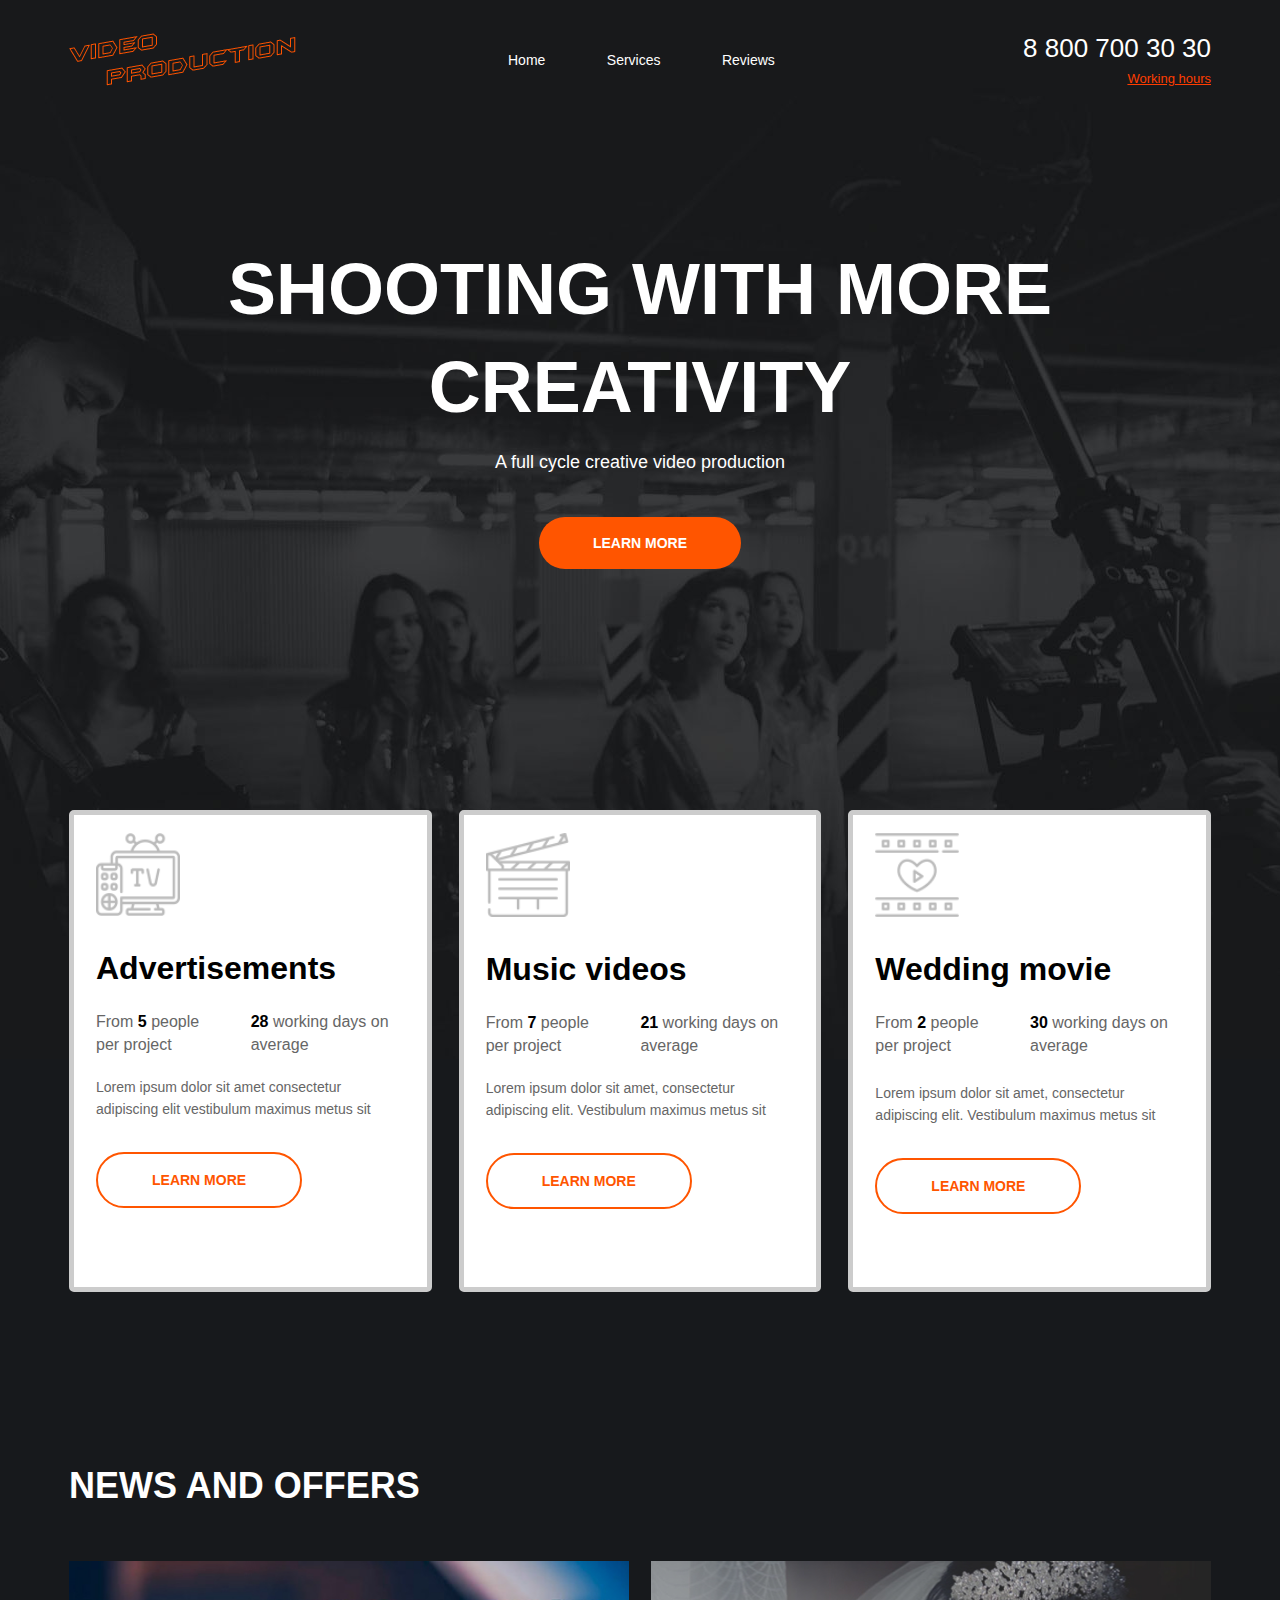
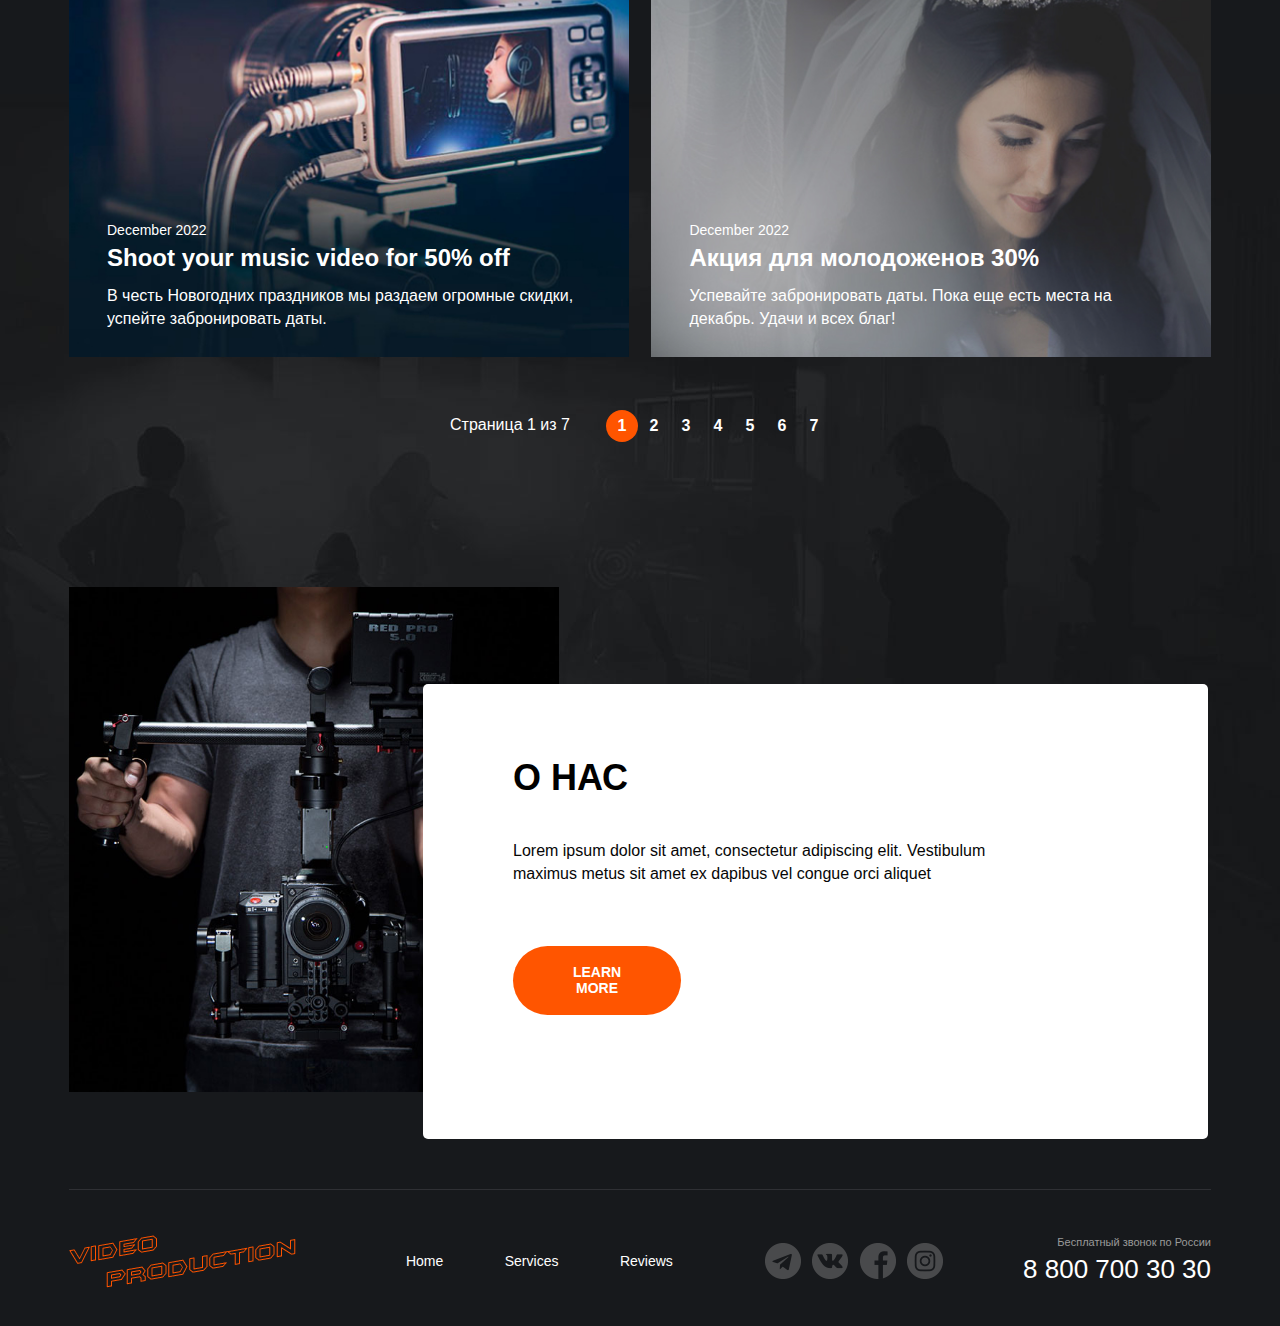
==== commit 1305b83b: "Update index.html" ====
--- a/index.html
+++ b/index.html
@@ -47,8 +47,8 @@
         </header>
         <div class="hero__content">
           <div class="hero__text-section">
-            <h1 class="hero__title">We make creative videos</h1>
-            <h4 class="hero__subtitle">A full cycle video production</h4>
+            <h1 class="hero__title">Shooting With More Creativity</h1>
+            <h4 class="hero__subtitle">A full cycle creative video production</h4>
             <a href="#" class="btn btn--orange">Learn more</a>
           </div>
         </div>
@@ -74,7 +74,7 @@
                         <span class="offers__desc-number">28</span>
                         working days on average</span>
                   </div>
-                  <p class="offers__text">Равным образом постоянное обеспечение нашей деятельности позволяет оценить значение систем массового участия.</p>
+                  <p class="offers__text">Lorem ipsum dolor sit amet consectetur adipiscing elit vestibulum maximus metus sit</p>
                   </div>
                   <div class="offers__btn">
                     <button class="btn btn--white">Learn more</button>
@@ -96,12 +96,12 @@
                     <div class="offers__desc-block">
                       <span class="offers__desc-days">                        
                         <span class="offers__desc-number">21</span>
-                        день работы в среднем</span>
-                  </div>
-                  <p class="offers__text">Вы решили представиться своим слушателям, пополнить свой творческий багаж качественным видео? Прекрасно!</p>
+                        working days on average</span>
+                  </div>
+                  <p class="offers__text">Lorem ipsum dolor sit amet, consectetur adipiscing elit. Vestibulum maximus metus sit</p>
                   </div>
                   <div class="offers__btn">
-                    <button class="btn btn--white">Подробнее</button>
+                    <button class="btn btn--white">Learn more</button>
                   </div>
                 </div>
               </div>
@@ -110,22 +110,22 @@
               <div class="offers__img-wrapper">
                 <img src="./img/film.png" alt="Film" class="offers__img">
                 <div class="offers__content">
-                  <h2 class="offers__title">Свадьба</h2>
+                  <h2 class="offers__title">Wedding movie</h2>
                   <div class="offers__desc">
                     <div class="offers__desc-block">
-                      <span class="offers__desc-people">От 
+                      <span class="offers__desc-people">From 
                         <span class="offers__desc-number">2</span>
-                        человек на проект</span>
+                        people per project</span>
                     </div>
                     <div class="offers__desc-block">
                       <span class="offer__desc-days">
                         <span class="offers__desc-number">30</span>
-                        дней работы в среднем</span>
-                  </div>
-                  <p class="offers__text">Получите живое видео своего самого счастливого дня, которое Вы будете пересматривать снова и снова.</p>
+                        working days on average</span>
+                  </div>
+                  <p class="offers__text">Lorem ipsum dolor sit amet, consectetur adipiscing elit. Vestibulum maximus metus sit</p>
                   </div>
                   <div class="offers__btn">
-                    <button class="btn btn--white">Подробнее</button>
+                    <button class="btn btn--white">Learn more</button>
                   </div>
                 </div>
               </div>
@@ -136,20 +136,20 @@
     </section>
     <div class="section">
       <div class="container">
-        <h2 class="section__title">Новости и акции</h2>
+        <h2 class="section__title">News and offers</h2>
         <ul class="news">
           <li class="news__item single-news">
             <img src="./img/camera.jpg" alt="camera" class="single-news__cover">
             <div class="single-news__text-content">
-              <time class="single-news__date">Декабрь 2020</time>
-              <div class="single-news__title">Снимем ваш клип на 50% дешевле</div>
+              <time class="single-news__date">December 2022</time>
+              <div class="single-news__title">Shoot your music video for 50% off</div>
               <div class="single-news__desc">В честь Новогодних праздников мы раздаем огромные скидки, успейте забронировать даты.</div>
             </div>
           </li>
           <li class="news__item single-news">
             <img src="./img/wedding.jpg" alt="wedding" class="single-news__cover">
             <div class="single-news__text-content">
-              <time class="single-news__date">Декабрь 2020</time>
+              <time class="single-news__date">December 2022</time>
               <div class="single-news__title">Акция для молодоженов 30%</div>
               <div class="single-news__desc">Успевайте забронировать даты. Пока еще есть места на декабрь. Удачи и всех благ!</div>
             </div>
@@ -191,10 +191,10 @@
         <div class="about">
           <div class="about__content">
             <h2 class="about__title">О нас</h2>
-            <p class="about__text">Сайт рыбатекст поможет дизайнеру, верстальщику, вебмастеру сгенерировать несколько абзацев более менее осмысленного текста рыбы на русском языке, а начинающему оратору отточить навык публичных выступлений в домашних условиях. 
+            <p class="about__text">Lorem ipsum dolor sit amet, consectetur adipiscing elit. Vestibulum maximus metus sit amet ex dapibus vel congue orci aliquet 
             </p>
             <div class="about__btn">
-              <button class="btn btn--orange btn--about">Подробнее</button>
+              <button class="btn btn--orange btn--about">Learn more</button>
             </div>
           </div>
         </div>
@@ -210,13 +210,13 @@
           <nav class="menu">
             <ul class="menu__list">
               <li class="menu__item">
-                <a href="./index.html" class="menu__link">Главная</a>
+                <a href="./index.html" class="menu__link">Home</a>
               </li>
               <li class="menu__item">
-                <a href="./services.html" class="menu__link">Услуги</a>
+                <a href="./services.html" class="menu__link">Services</a>
               </li>
               <li class="menu__item">
-                <a href="./reviews.html" class="menu__link">Отзывы</a>
+                <a href="./reviews.html" class="menu__link">Reviews</a>
               </li>
             </ul>
           </nav>
